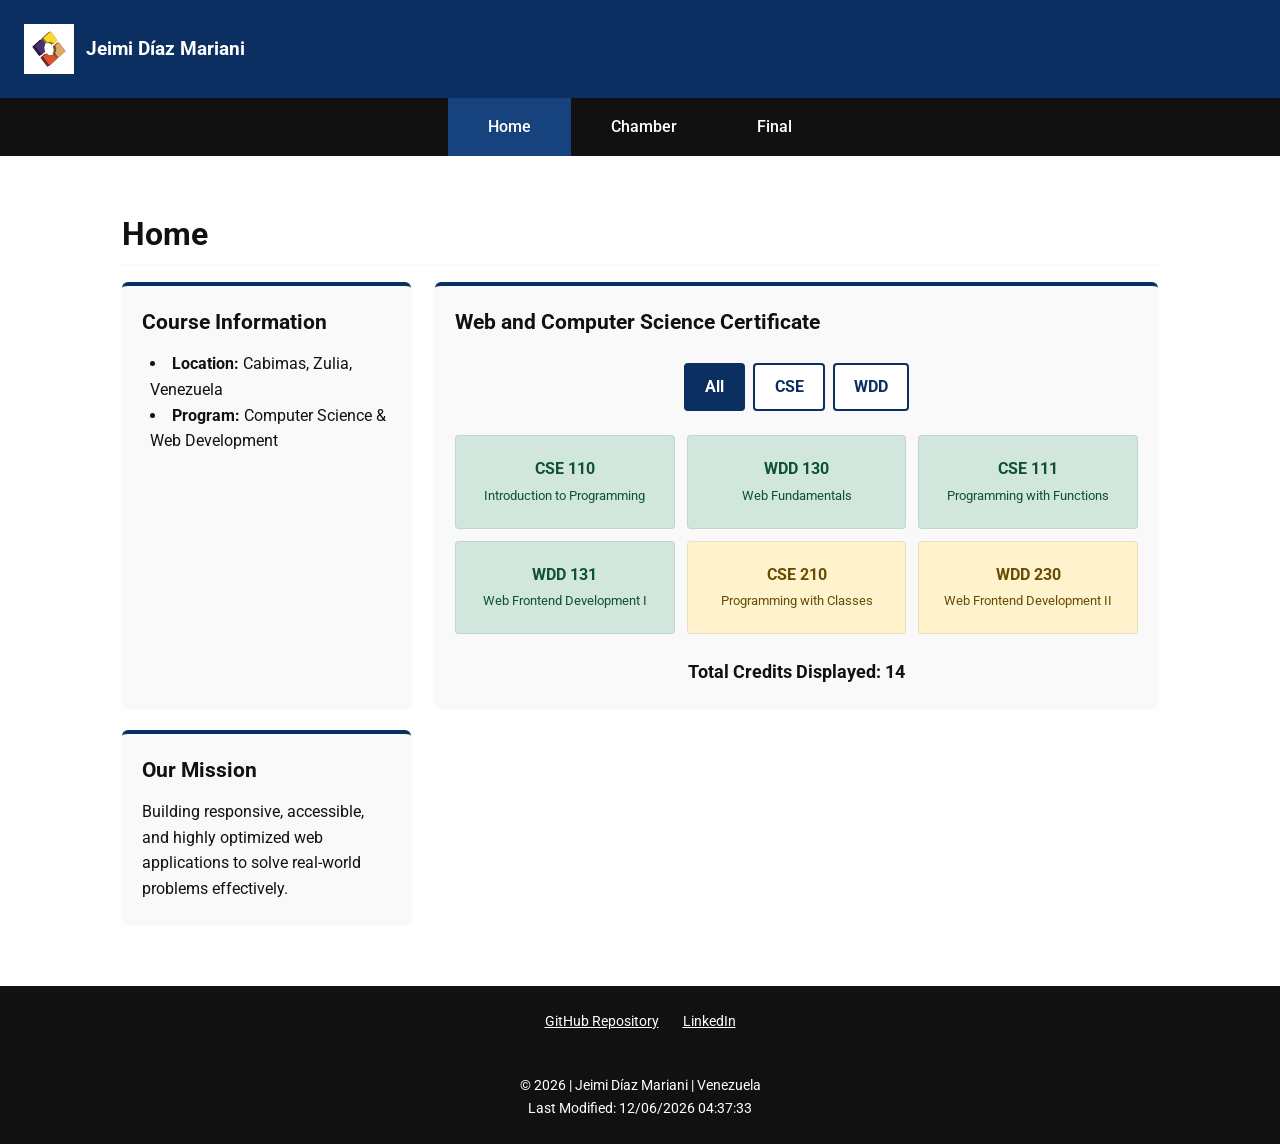
==== index.html @ 7d3e4555 "15" ====
<!DOCTYPE html>
<html lang="en-US">
<head>
    <meta charset="UTF-8">
    <meta name="viewport" content="width=device-width, initial-scale=1.0">
    <title>WDD 231 - Course Home Page</title>
    <meta name="description" content="Course home page for Jeimi Díaz Mariani in WDD 231: Web Frontend Development I. Features dynamic course filtering, responsive layout, and credit tracking.">
    <meta name="author" content="Jeimi Díaz Mariani">
    <link rel="shortcut icon" href="images/favicon.ico">
    <link rel="preconnect" href="https://fonts.googleapis.com">
    <link rel="preconnect" href="https://fonts.gstatic.com" crossorigin>
    <link href="https://fonts.googleapis.com/css2?family=Roboto:wght@400;500;700&display=swap" rel="stylesheet">
    <link rel="stylesheet" href="styles/normalize.css">
    <link rel="stylesheet" href="styles/small.css">
    <link rel="stylesheet" href="styles/larger.css">
    <script defer src="scripts/navigation.js"></script>
    <script defer src="scripts/date.js"></script>
    <script defer src="scripts/course.js"></script>
</head>
<body>

    <header>
        <div class="logo-area">
            <img src="images/logo.svg" alt="Course Site Logo" width="50" height="50">
            <span>Jeimi Díaz Mariani</span>
        </div>
        <button id="menu-toggle" aria-label="Toggle navigation menu">&#9776;</button>
    </header>

    <nav aria-label="Primary Navigation">
        <ul id="nav-menu">
            <li><a href="index.html" class="active">Home</a></li>
            <li><a href="chamber/index.html">Chamber</a></li>
            <li><a href="final/index.html">Final</a></li>
        </ul>
    </nav>

    <main>
        <h1>Home</h1>
        
        <div class="course-grid">
            <section class="card">
                <h2>Course Information</h2>
                <ul>
                    <li><strong>Location:</strong> Cabimas, Zulia, Venezuela</li>
                    <li><strong>Program:</strong> Computer Science & Web Development</li>
                </ul>
            </section>

            <section class="card">
                <h2>Web and Computer Science Certificate</h2>
                <div class="filter-controls">
                    <button id="btn-all" class="filter-btn active-btn" aria-label="Show all courses">All</button>
                    <button id="btn-cse" class="filter-btn" aria-label="Filter courses by CSE">CSE</button>
                    <button id="btn-wdd" class="filter-btn" aria-label="Filter courses by WDD">WDD</button>
                </div>
                <div id="course-list-container" class="courses-container"></div>
                <div class="credits-display">
                    <p>Total Credits Displayed: <span id="total-credits">0</span></p>
                </div>
            </section>

            <section class="card">
                <h2>Our Mission</h2>
                <p>Building responsive, accessible, and highly optimized web applications to solve real-world problems effectively.</p>
            </section>
        </div>
    </main>

    <footer>
        <div class="footer-social">
            <a href="https://github.com/jeimimarilin-hue/wdd231" target="_blank" aria-label="Visit my GitHub Repository">GitHub Repository</a>
            <a href="https://linkedin.com" target="_blank" aria-label="Visit my LinkedIn Profile">LinkedIn</a>
        </div>
        <p>&copy; <span id="currentyear"></span> | Jeimi Díaz Mariani | Venezuela</p>
        <p id="lastModified"></p>
    </footer>

</body>
</html>
---- styles/small.css ----
:root {
    --primary-color: #0b2f61;
    --secondary-color: #16437e;
    --text-color: #111111;
    --light-bg: #f9f9f9;
    --white: #ffffff;
    --completed-bg: #d1e7dd;
    --completed-text: #0f5132;
    --incomplete-bg: #fff3cd;
    --incomplete-text: #664d03;
}

* {
    box-sizing: border-box;
    margin: 0;
    padding: 0;
}

body {
    font-family: 'Roboto', sans-serif;
    color: var(--text-color);
    background-color: var(--white);
    line-height: 1.6;
}

header {
    background-color: var(--primary-color);
    color: var(--white);
    padding: 1rem;
    display: flex;
    justify-content: space-between;
    align-items: center;
}

.logo-area {
    display: flex;
    align-items: center;
    gap: 0.75rem;
}

.logo-area span {
    font-size: 1.2rem;
    font-weight: bold;
}

#menu-toggle {
    background: none;
    color: var(--white);
    border: none;
    font-size: 2rem;
    cursor: pointer;
    min-height: 48px;
    min-width: 48px;
}

nav {
    background-color: #111111;
}

#nav-menu {
    list-style: none;
    display: none;
    flex-direction: column;
}

#nav-menu.show {
    display: flex;
}

#nav-menu li a {
    display: block;
    color: var(--white);
    text-decoration: none;
    padding: 1rem;
    text-align: center;
    font-weight: 500;
    min-height: 48px;
}

#nav-menu li a:hover, 
#nav-menu li a.active {
    background-color: var(--secondary-color);
}

main {
    padding: 1.5rem 1rem;
}

h1 {
    margin-bottom: 1rem;
    border-bottom: 2px solid var(--light-bg);
    padding-bottom: 0.25rem;
}

.course-grid {
    display: grid;
    grid-template-columns: 1fr;
    gap: 1.5rem;
}

.card {
    background-color: var(--light-bg);
    padding: 1.25rem;
    border-radius: 6px;
    border-top: 4px solid var(--primary-color);
    box-shadow: 0 2px 4px rgba(0,0,0,0.05);
}

.card h2 {
    margin-bottom: 0.75rem;
    font-size: 1.3rem;
}

.card ul {
    list-style-position: inside;
    padding-left: 0.5rem;
}

.filter-controls {
    display: flex;
    gap: 0.5rem;
    margin: 1.5rem 0;
    justify-content: center;
}

.filter-btn {
    padding: 0.6rem 1.2rem;
    border: 2px solid var(--primary-color);
    background-color: var(--white);
    color: var(--primary-color);
    cursor: pointer;
    font-weight: bold;
    border-radius: 4px;
    min-width: 48px;
    min-height: 48px;
}

.filter-btn.active-btn {
    background-color: var(--primary-color);
    color: var(--white);
}

.courses-container {
    display: grid;
    grid-template-columns: 1fr;
    gap: 0.75rem;
}

.course-card {
    padding: 1.25rem;
    text-align: center;
    border-radius: 4px;
    background-color: var(--incomplete-bg);
    color: var(--incomplete-text);
    border: 1px solid rgba(0,0,0,0.08);
}

.course-card.completed {
    background-color: var(--completed-bg);
    color: var(--completed-text);
}

.credits-display {
    margin-top: 1.5rem;
    text-align: center;
    font-size: 1.1rem;
    font-weight: bold;
}

footer {
    background-color: #111111;
    color: var(--white);
    text-align: center;
    padding: 1.5rem;
    margin-top: 2rem;
    font-size: 0.9rem;
}

.footer-social {
    display: flex;
    justify-content: center;
    gap: 1.5rem;
    margin-bottom: 1rem;
}

.footer-social a {
    color: var(--white);
    text-decoration: underline;
    min-height: 48px;
}
---- styles/larger.css ----
@media (min-width: 768px) {
    header {
        padding: 1.5rem;
        justify-content: space-between;
    }

    #menu-toggle {
        display: none;
    }

    #nav-menu {
        display: flex;
        flex-direction: row;
        justify-content: center;
    }

    #nav-menu li a {
        padding: 1rem 2.5rem;
    }

    main {
        padding: 2rem;
        max-width: 1100px;
        margin: 0 auto;
    }

    .course-grid {
        grid-template-columns: 1fr 2.5fr;
    }

    .courses-container {
        grid-template-columns: repeat(3, 1fr);
    }
}
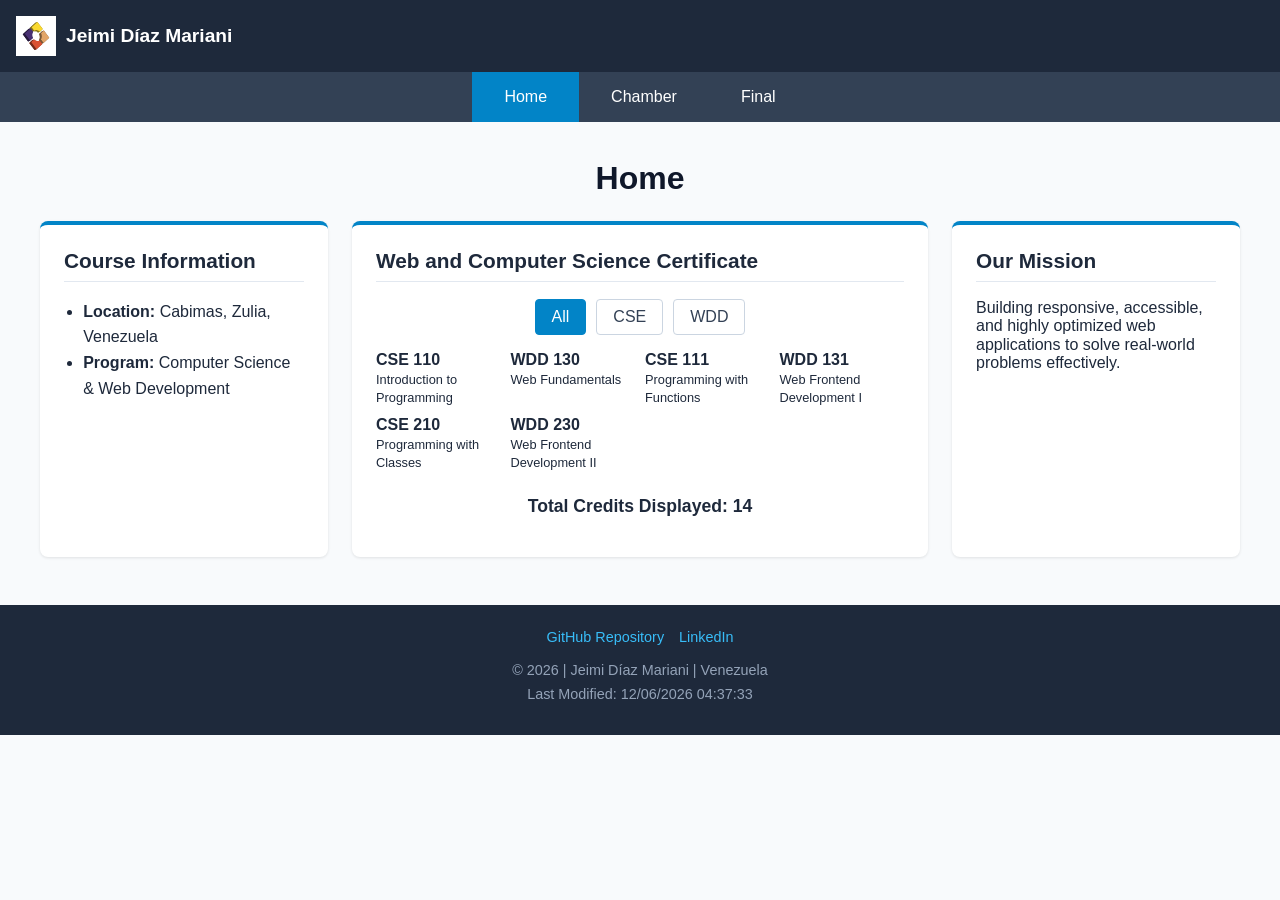
==== commit 0b93f87b: "16" ====
--- a/index.html
+++ b/index.html
@@ -7,9 +7,6 @@
     <meta name="description" content="Course home page for Jeimi Díaz Mariani in WDD 231: Web Frontend Development I. Features dynamic course filtering, responsive layout, and credit tracking.">
     <meta name="author" content="Jeimi Díaz Mariani">
     <link rel="shortcut icon" href="images/favicon.ico">
-    <link rel="preconnect" href="https://fonts.googleapis.com">
-    <link rel="preconnect" href="https://fonts.gstatic.com" crossorigin>
-    <link href="https://fonts.googleapis.com/css2?family=Roboto:wght@400;500;700&display=swap" rel="stylesheet">
     <link rel="stylesheet" href="styles/normalize.css">
     <link rel="stylesheet" href="styles/small.css">
     <link rel="stylesheet" href="styles/larger.css">
--- a/styles/small.css
+++ b/styles/small.css
@@ -1,31 +1,14 @@
-:root {
-    --primary-color: #0b2f61;
-    --secondary-color: #16437e;
-    --text-color: #111111;
-    --light-bg: #f9f9f9;
-    --white: #ffffff;
-    --completed-bg: #d1e7dd;
-    --completed-text: #0f5132;
-    --incomplete-bg: #fff3cd;
-    --incomplete-text: #664d03;
-}
-
-* {
-    box-sizing: border-box;
+body {
+    font-family: -apple-system, BlinkMacSystemFont, "Segoe UI", Roboto, Helvetica, Arial, sans-serif;
     margin: 0;
     padding: 0;
-}
-
-body {
-    font-family: 'Roboto', sans-serif;
-    color: var(--text-color);
-    background-color: var(--white);
-    line-height: 1.6;
+    background-color: #f8fafc;
+    color: #1e293b;
 }
 
 header {
-    background-color: var(--primary-color);
-    color: var(--white);
+    background-color: #1e293b;
+    color: #ffffff;
     padding: 1rem;
     display: flex;
     justify-content: space-between;
@@ -35,61 +18,66 @@
 .logo-area {
     display: flex;
     align-items: center;
-    gap: 0.75rem;
+    gap: 10px;
+}
+
+.logo-area img {
+    width: 40px;
+    height: 40px;
 }
 
 .logo-area span {
     font-size: 1.2rem;
-    font-weight: bold;
+    font-weight: 700;
 }
 
 #menu-toggle {
     background: none;
-    color: var(--white);
     border: none;
-    font-size: 2rem;
+    color: #ffffff;
+    font-size: 1.8rem;
     cursor: pointer;
-    min-height: 48px;
-    min-width: 48px;
 }
 
 nav {
-    background-color: #111111;
+    background-color: #334155;
 }
 
-#nav-menu {
+nav ul {
     list-style: none;
+    margin: 0;
+    padding: 0;
     display: none;
     flex-direction: column;
 }
 
-#nav-menu.show {
+nav ul.show {
     display: flex;
 }
 
-#nav-menu li a {
+nav ul li a {
     display: block;
-    color: var(--white);
+    padding: 0.8rem 1rem;
+    color: #ffffff;
     text-decoration: none;
-    padding: 1rem;
     text-align: center;
-    font-weight: 500;
-    min-height: 48px;
+    border-bottom: 1px solid #475569;
 }
 
-#nav-menu li a:hover, 
-#nav-menu li a.active {
-    background-color: var(--secondary-color);
+nav ul li a:hover, nav ul li a.active {
+    background-color: #0284c7;
 }
 
 main {
-    padding: 1.5rem 1rem;
+    padding: 1rem;
+    max-width: 1200px;
+    margin: 0 auto;
 }
 
 h1 {
-    margin-bottom: 1rem;
-    border-bottom: 2px solid var(--light-bg);
-    padding-bottom: 0.25rem;
+    text-align: center;
+    color: #0f172a;
+    margin-bottom: 1.5rem;
 }
 
 .course-grid {
@@ -99,79 +87,89 @@
 }
 
 .card {
-    background-color: var(--light-bg);
-    padding: 1.25rem;
-    border-radius: 6px;
-    border-top: 4px solid var(--primary-color);
-    box-shadow: 0 2px 4px rgba(0,0,0,0.05);
+    background: #ffffff;
+    padding: 1.5rem;
+    border-radius: 8px;
+    box-shadow: 0 1px 3px rgba(0,0,0,0.1);
+    border-top: 4px solid #0284c7;
 }
 
 .card h2 {
-    margin-bottom: 0.75rem;
+    margin-top: 0;
+    color: #1e293b;
     font-size: 1.3rem;
+    border-bottom: 1px solid #e2e8f0;
+    padding-bottom: 0.5rem;
 }
 
 .card ul {
-    list-style-position: inside;
-    padding-left: 0.5rem;
+    padding-left: 1.2rem;
+    line-height: 1.6;
 }
 
 .filter-controls {
     display: flex;
-    gap: 0.5rem;
-    margin: 1.5rem 0;
     justify-content: center;
+    gap: 10px;
+    margin: 1rem 0;
 }
 
 .filter-btn {
-    padding: 0.6rem 1.2rem;
-    border: 2px solid var(--primary-color);
-    background-color: var(--white);
-    color: var(--primary-color);
+    padding: 0.5rem 1rem;
+    border: 1px solid #cbd5e1;
+    background-color: #ffffff;
+    color: #334155;
+    border-radius: 4px;
     cursor: pointer;
-    font-weight: bold;
-    border-radius: 4px;
-    min-width: 48px;
-    min-height: 48px;
+    font-weight: 500;
+    transition: all 0.2s;
 }
 
-.filter-btn.active-btn {
-    background-color: var(--primary-color);
-    color: var(--white);
+.filter-btn:hover {
+    background-color: #f1f5f9;
+}
+
+.active-btn {
+    background-color: #0284c7;
+    color: #ffffff;
+    border-color: #0284c7;
 }
 
 .courses-container {
     display: grid;
-    grid-template-columns: 1fr;
-    gap: 0.75rem;
+    grid-template-columns: repeat(auto-fit, minmax(100px, 1fr));
+    gap: 10px;
+    margin-top: 1rem;
 }
 
-.course-card {
-    padding: 1.25rem;
+.course-badge {
+    padding: 0.75rem;
     text-align: center;
+    background-color: #e2e8f0;
     border-radius: 4px;
-    background-color: var(--incomplete-bg);
-    color: var(--incomplete-text);
-    border: 1px solid rgba(0,0,0,0.08);
+    font-weight: bold;
+    font-size: 0.9rem;
+    border: 1px solid #cbd5e1;
 }
 
-.course-card.completed {
-    background-color: var(--completed-bg);
-    color: var(--completed-text);
+.course-badge.completed {
+    background-color: #bae6fd;
+    border-color: #7dd3fc;
+    color: #0369a1;
 }
 
 .credits-display {
+    text-align: center;
     margin-top: 1.5rem;
-    text-align: center;
+    font-weight: bold;
     font-size: 1.1rem;
-    font-weight: bold;
 }
 
 footer {
-    background-color: #111111;
-    color: var(--white);
+    background-color: #1e293b;
+    color: #94a3b8;
     text-align: center;
-    padding: 1.5rem;
+    padding: 1.5rem 1rem;
     margin-top: 2rem;
     font-size: 0.9rem;
 }
@@ -179,12 +177,19 @@
 .footer-social {
     display: flex;
     justify-content: center;
-    gap: 1.5rem;
+    gap: 15px;
     margin-bottom: 1rem;
 }
 
 .footer-social a {
-    color: var(--white);
+    color: #38bdf8;
+    text-decoration: none;
+}
+
+.footer-social a:hover {
     text-decoration: underline;
-    min-height: 48px;
+}
+
+footer p {
+    margin: 0.5rem 0;
 }
--- a/styles/larger.css
+++ b/styles/larger.css
@@ -1,34 +1,34 @@
 @media (min-width: 768px) {
-    header {
-        padding: 1.5rem;
-        justify-content: space-between;
-    }
-
     #menu-toggle {
         display: none;
     }
 
-    #nav-menu {
+    nav ul {
         display: flex;
         flex-direction: row;
         justify-content: center;
     }
 
-    #nav-menu li a {
-        padding: 1rem 2.5rem;
-    }
-
-    main {
-        padding: 2rem;
-        max-width: 1100px;
-        margin: 0 auto;
+    nav ul li a {
+        border-bottom: none;
+        padding: 1rem 2rem;
     }
 
     .course-grid {
-        grid-template-columns: 1fr 2.5fr;
+        grid-template-columns: repeat(2, 1fr);
     }
 
-    .courses-container {
-        grid-template-columns: repeat(3, 1fr);
+    .card:nth-child(3) {
+        grid-column: span 2;
+    }
+}
+
+@media (min-width: 1024px) {
+    .course-grid {
+        grid-template-columns: 1fr 2fr 1fr;
+    }
+
+    .card:nth-child(3) {
+        grid-column: span 1;
     }
 }
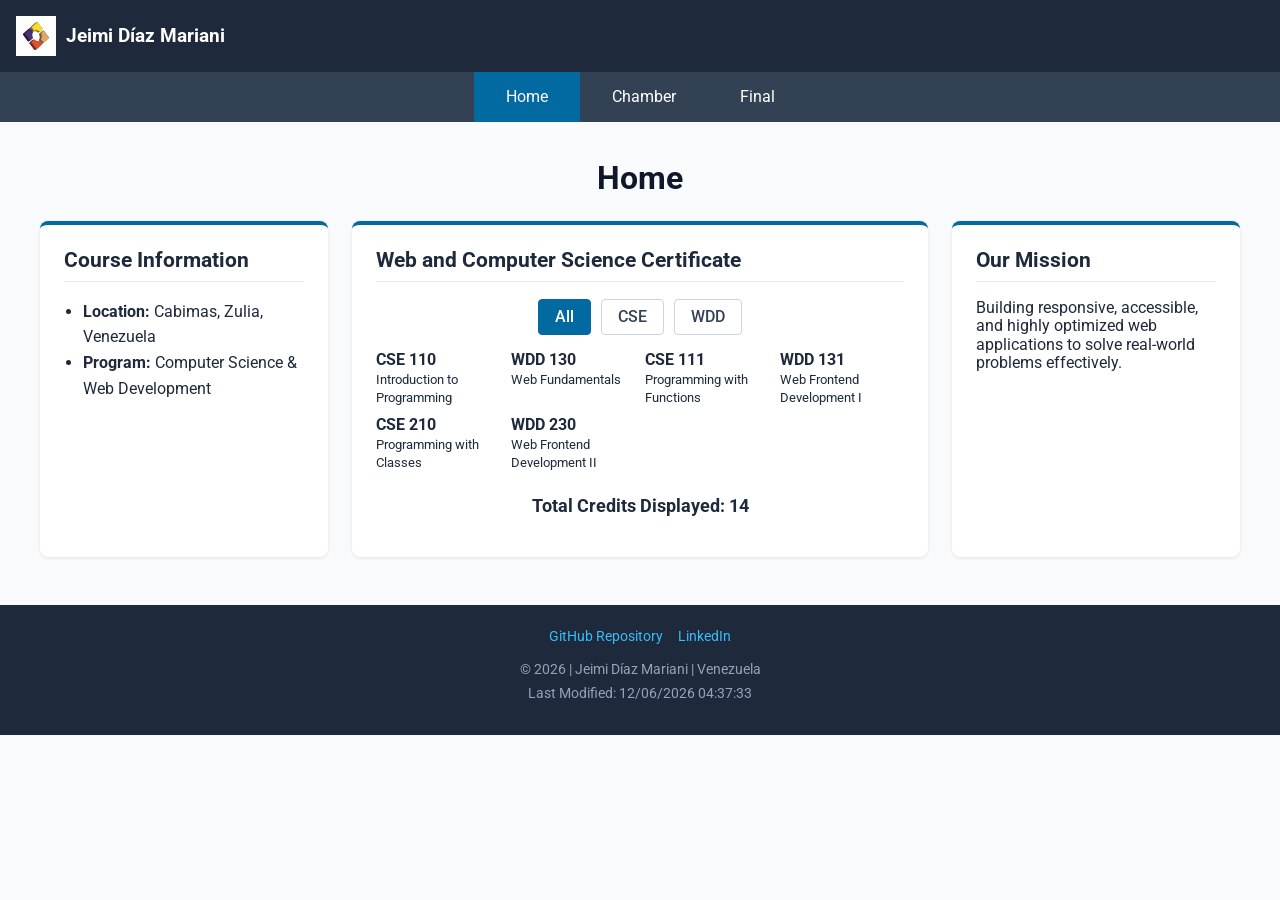
==== commit 1f1c611d: "17" ====
--- a/index.html
+++ b/index.html
@@ -7,6 +7,9 @@
     <meta name="description" content="Course home page for Jeimi Díaz Mariani in WDD 231: Web Frontend Development I. Features dynamic course filtering, responsive layout, and credit tracking.">
     <meta name="author" content="Jeimi Díaz Mariani">
     <link rel="shortcut icon" href="images/favicon.ico">
+    <link rel="preconnect" href="https://fonts.googleapis.com">
+    <link rel="preconnect" href="https://fonts.gstatic.com" crossorigin>
+    <link href="https://fonts.googleapis.com/css2?family=Roboto:wght@400;500;700&display=swap" rel="stylesheet">
     <link rel="stylesheet" href="styles/normalize.css">
     <link rel="stylesheet" href="styles/small.css">
     <link rel="stylesheet" href="styles/larger.css">
--- a/styles/small.css
+++ b/styles/small.css
@@ -1,5 +1,5 @@
 body {
-    font-family: -apple-system, BlinkMacSystemFont, "Segoe UI", Roboto, Helvetica, Arial, sans-serif;
+    font-family: 'Roboto', -apple-system, BlinkMacSystemFont, sans-serif;
     margin: 0;
     padding: 0;
     background-color: #f8fafc;
@@ -65,7 +65,7 @@
 }
 
 nav ul li a:hover, nav ul li a.active {
-    background-color: #0284c7;
+    background-color: #0369a1;
 }
 
 main {
@@ -91,7 +91,7 @@
     padding: 1.5rem;
     border-radius: 8px;
     box-shadow: 0 1px 3px rgba(0,0,0,0.1);
-    border-top: 4px solid #0284c7;
+    border-top: 4px solid #0369a1;
 }
 
 .card h2 {
@@ -130,9 +130,9 @@
 }
 
 .active-btn {
-    background-color: #0284c7;
+    background-color: #0369a1;
     color: #ffffff;
-    border-color: #0284c7;
+    border-color: #0369a1;
 }
 
 .courses-container {
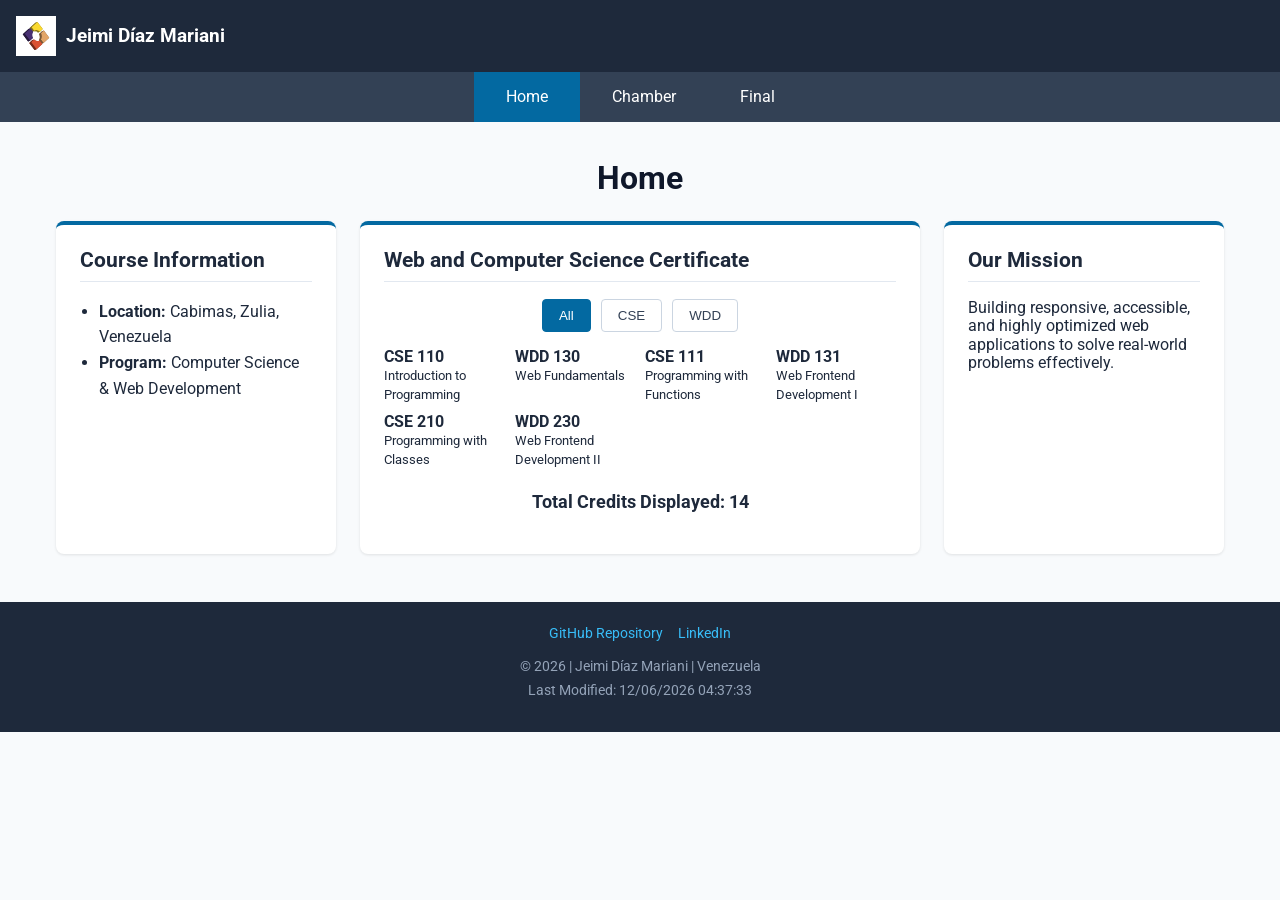
==== commit cf26c2cb: "18" ====
--- a/index.html
+++ b/index.html
@@ -1,18 +1,21 @@
+<!DOCTYPE html>
+<html lang="en-US">
 <!DOCTYPE html>
 <html lang="en-US">
 <head>
     <meta charset="UTF-8">
     <meta name="viewport" content="width=device-width, initial-scale=1.0">
     <title>WDD 231 - Course Home Page</title>
-    <meta name="description" content="Course home page for Jeimi Díaz Mariani in WDD 231: Web Frontend Development I. Features dynamic course filtering, responsive layout, and credit tracking.">
+    <meta name="description" content="Course home page of Jeimi Díaz Mariani in WDD 231: Web Frontend Development I. Features dynamic course filtering, responsive layout, and credit tracking.">
     <meta name="author" content="Jeimi Díaz Mariani">
-    <link rel="shortcut icon" href="images/favicon.ico">
+    <link rel="shortcut icon" href="images/logo.svg">
+    
     <link rel="preconnect" href="https://fonts.googleapis.com">
     <link rel="preconnect" href="https://fonts.gstatic.com" crossorigin>
-    <link href="https://fonts.googleapis.com/css2?family=Roboto:wght@400;500;700&display=swap" rel="stylesheet">
-    <link rel="stylesheet" href="styles/normalize.css">
+    <link rel="stylesheet" href="https://fonts.googleapis.com/css2?family=Roboto:wght@400;500;700&display=swap" media="print" onload="this.media='all'">
+    
     <link rel="stylesheet" href="styles/small.css">
-    <link rel="stylesheet" href="styles/larger.css">
+    
     <script defer src="scripts/navigation.js"></script>
     <script defer src="scripts/date.js"></script>
     <script defer src="scripts/course.js"></script>
--- a/styles/small.css
+++ b/styles/small.css
@@ -1,3 +1,11 @@
+html {
+    line-height: 1.15;
+    -webkit-text-size-adjust: 100%;
+    box-sizing: border-box;
+}
+*, *:before, *:after {
+    box-sizing: inherit;
+}
 body {
     font-family: 'Roboto', -apple-system, BlinkMacSystemFont, sans-serif;
     margin: 0;
@@ -5,6 +13,9 @@
     background-color: #f8fafc;
     color: #1e293b;
 }
+main { display: block; }
+h1 { font-size: 2em; margin: 0.67em 0; }
+img { border-style: none; max-width: 100%; height: auto; }
 
 header {
     background-color: #1e293b;
@@ -14,23 +25,19 @@
     justify-content: space-between;
     align-items: center;
 }
-
 .logo-area {
     display: flex;
     align-items: center;
     gap: 10px;
 }
-
 .logo-area img {
     width: 40px;
     height: 40px;
 }
-
 .logo-area span {
     font-size: 1.2rem;
     font-weight: 700;
 }
-
 #menu-toggle {
     background: none;
     border: none;
@@ -38,11 +45,9 @@
     font-size: 1.8rem;
     cursor: pointer;
 }
-
 nav {
     background-color: #334155;
 }
-
 nav ul {
     list-style: none;
     margin: 0;
@@ -50,11 +55,9 @@
     display: none;
     flex-direction: column;
 }
-
 nav ul.show {
     display: flex;
 }
-
 nav ul li a {
     display: block;
     padding: 0.8rem 1rem;
@@ -63,29 +66,24 @@
     text-align: center;
     border-bottom: 1px solid #475569;
 }
-
 nav ul li a:hover, nav ul li a.active {
     background-color: #0369a1;
 }
-
 main {
     padding: 1rem;
     max-width: 1200px;
     margin: 0 auto;
 }
-
 h1 {
     text-align: center;
     color: #0f172a;
     margin-bottom: 1.5rem;
 }
-
 .course-grid {
     display: grid;
     grid-template-columns: 1fr;
     gap: 1.5rem;
 }
-
 .card {
     background: #ffffff;
     padding: 1.5rem;
@@ -93,7 +91,6 @@
     box-shadow: 0 1px 3px rgba(0,0,0,0.1);
     border-top: 4px solid #0369a1;
 }
-
 .card h2 {
     margin-top: 0;
     color: #1e293b;
@@ -101,19 +98,16 @@
     border-bottom: 1px solid #e2e8f0;
     padding-bottom: 0.5rem;
 }
-
 .card ul {
     padding-left: 1.2rem;
     line-height: 1.6;
 }
-
 .filter-controls {
     display: flex;
     justify-content: center;
     gap: 10px;
     margin: 1rem 0;
 }
-
 .filter-btn {
     padding: 0.5rem 1rem;
     border: 1px solid #cbd5e1;
@@ -124,24 +118,20 @@
     font-weight: 500;
     transition: all 0.2s;
 }
-
 .filter-btn:hover {
     background-color: #f1f5f9;
 }
-
 .active-btn {
     background-color: #0369a1;
     color: #ffffff;
     border-color: #0369a1;
 }
-
 .courses-container {
     display: grid;
     grid-template-columns: repeat(auto-fit, minmax(100px, 1fr));
     gap: 10px;
     margin-top: 1rem;
 }
-
 .course-badge {
     padding: 0.75rem;
     text-align: center;
@@ -151,20 +141,17 @@
     font-size: 0.9rem;
     border: 1px solid #cbd5e1;
 }
-
 .course-badge.completed {
     background-color: #bae6fd;
     border-color: #7dd3fc;
     color: #0369a1;
 }
-
 .credits-display {
     text-align: center;
     margin-top: 1.5rem;
     font-weight: bold;
     font-size: 1.1rem;
 }
-
 footer {
     background-color: #1e293b;
     color: #94a3b8;
@@ -173,23 +160,29 @@
     margin-top: 2rem;
     font-size: 0.9rem;
 }
-
 .footer-social {
     display: flex;
     justify-content: center;
     gap: 15px;
     margin-bottom: 1rem;
 }
-
 .footer-social a {
     color: #38bdf8;
     text-decoration: none;
 }
-
 .footer-social a:hover {
     text-decoration: underline;
 }
+footer p { margin: 0.5rem 0; }
 
-footer p {
-    margin: 0.5rem 0;
+@media (min-width: 768px) {
+    #menu-toggle { display: none; }
+    nav ul { display: flex; flex-direction: row; justify-content: center; }
+    nav ul li a { border-bottom: none; padding: 1rem 2rem; }
+    .course-grid { grid-template-columns: repeat(2, 1fr); }
+    .card:nth-child(3) { grid-column: span 2; }
+}
+@media (min-width: 1024px) {
+    .course-grid { grid-template-columns: 1fr 2fr 1fr; }
+    .card:nth-child(3) { grid-column: span 1; }
 }
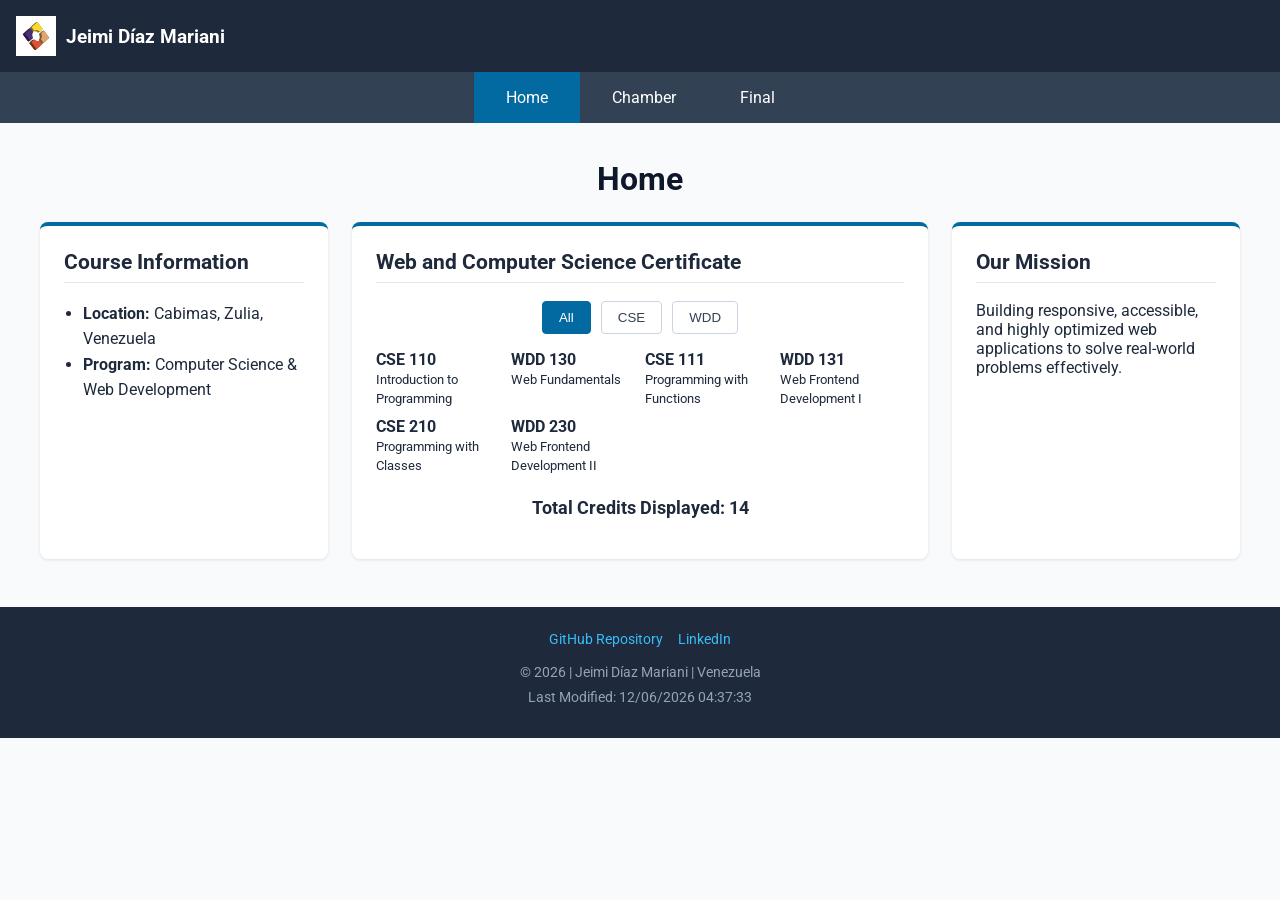
==== commit 5125a938: "21" ====
--- a/index.html
+++ b/index.html
@@ -1,20 +1,19 @@
-<!DOCTYPE html>
-<html lang="en-US">
 <!DOCTYPE html>
 <html lang="en-US">
 <head>
     <meta charset="UTF-8">
     <meta name="viewport" content="width=device-width, initial-scale=1.0">
     <title>WDD 231 - Course Home Page</title>
-    <meta name="description" content="Course home page of Jeimi Díaz Mariani in WDD 231: Web Frontend Development I. Features dynamic course filtering, responsive layout, and credit tracking.">
+    <meta name="description" content="Course home page for Jeimi Díaz Mariani in WDD 231: Web Frontend Development I. Features dynamic course filtering, responsive layout, and credit tracking.">
     <meta name="author" content="Jeimi Díaz Mariani">
-    <link rel="shortcut icon" href="images/logo.svg">
+    <link rel="shortcut icon" href="images/favicon.ico">
     
     <link rel="preconnect" href="https://fonts.googleapis.com">
     <link rel="preconnect" href="https://fonts.gstatic.com" crossorigin>
-    <link rel="stylesheet" href="https://fonts.googleapis.com/css2?family=Roboto:wght@400;500;700&display=swap" media="print" onload="this.media='all'">
+    <link href="https://fonts.googleapis.com/css2?family=Roboto:wght@400;500;700&display=swap" rel="stylesheet">
     
     <link rel="stylesheet" href="styles/small.css">
+    <link rel="stylesheet" href="styles/larger.css">
     
     <script defer src="scripts/navigation.js"></script>
     <script defer src="scripts/date.js"></script>
--- a/styles/small.css
+++ b/styles/small.css
@@ -1,11 +1,3 @@
-html {
-    line-height: 1.15;
-    -webkit-text-size-adjust: 100%;
-    box-sizing: border-box;
-}
-*, *:before, *:after {
-    box-sizing: inherit;
-}
 body {
     font-family: 'Roboto', -apple-system, BlinkMacSystemFont, sans-serif;
     margin: 0;
@@ -13,9 +5,27 @@
     background-color: #f8fafc;
     color: #1e293b;
 }
-main { display: block; }
-h1 { font-size: 2em; margin: 0.67em 0; }
-img { border-style: none; max-width: 100%; height: auto; }
+
+main { 
+    display: block; 
+    padding: 1rem;
+    max-width: 1200px;
+    margin: 0 auto;
+}
+
+h1 { 
+    font-size: 2rem; 
+    margin: 0.67em 0; 
+    text-align: center;
+    color: #0f172a;
+    margin-bottom: 1.5rem;
+}
+
+img { 
+    border-style: none; 
+    max-width: 100%; 
+    height: auto; 
+}
 
 header {
     background-color: #1e293b;
@@ -25,19 +35,23 @@
     justify-content: space-between;
     align-items: center;
 }
+
 .logo-area {
     display: flex;
     align-items: center;
     gap: 10px;
 }
+
 .logo-area img {
     width: 40px;
     height: 40px;
 }
+
 .logo-area span {
     font-size: 1.2rem;
     font-weight: 700;
 }
+
 #menu-toggle {
     background: none;
     border: none;
@@ -45,9 +59,11 @@
     font-size: 1.8rem;
     cursor: pointer;
 }
+
 nav {
     background-color: #334155;
 }
+
 nav ul {
     list-style: none;
     margin: 0;
@@ -55,9 +71,11 @@
     display: none;
     flex-direction: column;
 }
+
 nav ul.show {
     display: flex;
 }
+
 nav ul li a {
     display: block;
     padding: 0.8rem 1rem;
@@ -66,24 +84,17 @@
     text-align: center;
     border-bottom: 1px solid #475569;
 }
+
 nav ul li a:hover, nav ul li a.active {
     background-color: #0369a1;
 }
-main {
-    padding: 1rem;
-    max-width: 1200px;
-    margin: 0 auto;
-}
-h1 {
-    text-align: center;
-    color: #0f172a;
-    margin-bottom: 1.5rem;
-}
+
 .course-grid {
     display: grid;
     grid-template-columns: 1fr;
     gap: 1.5rem;
 }
+
 .card {
     background: #ffffff;
     padding: 1.5rem;
@@ -91,6 +102,7 @@
     box-shadow: 0 1px 3px rgba(0,0,0,0.1);
     border-top: 4px solid #0369a1;
 }
+
 .card h2 {
     margin-top: 0;
     color: #1e293b;
@@ -98,16 +110,19 @@
     border-bottom: 1px solid #e2e8f0;
     padding-bottom: 0.5rem;
 }
+
 .card ul {
     padding-left: 1.2rem;
     line-height: 1.6;
 }
+
 .filter-controls {
     display: flex;
     justify-content: center;
     gap: 10px;
     margin: 1rem 0;
 }
+
 .filter-btn {
     padding: 0.5rem 1rem;
     border: 1px solid #cbd5e1;
@@ -118,20 +133,24 @@
     font-weight: 500;
     transition: all 0.2s;
 }
+
 .filter-btn:hover {
     background-color: #f1f5f9;
 }
+
 .active-btn {
     background-color: #0369a1;
     color: #ffffff;
     border-color: #0369a1;
 }
+
 .courses-container {
     display: grid;
     grid-template-columns: repeat(auto-fit, minmax(100px, 1fr));
     gap: 10px;
     margin-top: 1rem;
 }
+
 .course-badge {
     padding: 0.75rem;
     text-align: center;
@@ -141,17 +160,20 @@
     font-size: 0.9rem;
     border: 1px solid #cbd5e1;
 }
+
 .course-badge.completed {
     background-color: #bae6fd;
     border-color: #7dd3fc;
     color: #0369a1;
 }
+
 .credits-display {
     text-align: center;
     margin-top: 1.5rem;
     font-weight: bold;
     font-size: 1.1rem;
 }
+
 footer {
     background-color: #1e293b;
     color: #94a3b8;
@@ -160,29 +182,23 @@
     margin-top: 2rem;
     font-size: 0.9rem;
 }
+
 .footer-social {
     display: flex;
     justify-content: center;
     gap: 15px;
     margin-bottom: 1rem;
 }
+
 .footer-social a {
     color: #38bdf8;
     text-decoration: none;
 }
+
 .footer-social a:hover {
     text-decoration: underline;
 }
-footer p { margin: 0.5rem 0; }
-
-@media (min-width: 768px) {
-    #menu-toggle { display: none; }
-    nav ul { display: flex; flex-direction: row; justify-content: center; }
-    nav ul li a { border-bottom: none; padding: 1rem 2rem; }
-    .course-grid { grid-template-columns: repeat(2, 1fr); }
-    .card:nth-child(3) { grid-column: span 2; }
-}
-@media (min-width: 1024px) {
-    .course-grid { grid-template-columns: 1fr 2fr 1fr; }
-    .card:nth-child(3) { grid-column: span 1; }
+
+footer p { 
+    margin: 0.5rem 0; 
 }
--- a/styles/larger.css
+++ b/styles/larger.css
@@ -0,0 +1,29 @@
+@media (min-width: 768px) {
+    #menu-toggle { 
+        display: none; 
+    }
+    nav ul { 
+        display: flex; 
+        flex-direction: row; 
+        justify-content: center; 
+    }
+    nav ul li a { 
+        border-bottom: none; 
+        padding: 1rem 2rem; 
+    }
+    .course-grid { 
+        grid-template-columns: repeat(2, 1fr); 
+    }
+    .card:nth-child(3) { 
+        grid-column: span 2; 
+    }
+}
+
+@media (min-width: 1024px) {
+    .course-grid { 
+        grid-template-columns: 1fr 2fr 1fr; 
+    }
+    .card:nth-child(3) { 
+        grid-column: span 1; 
+    }
+}
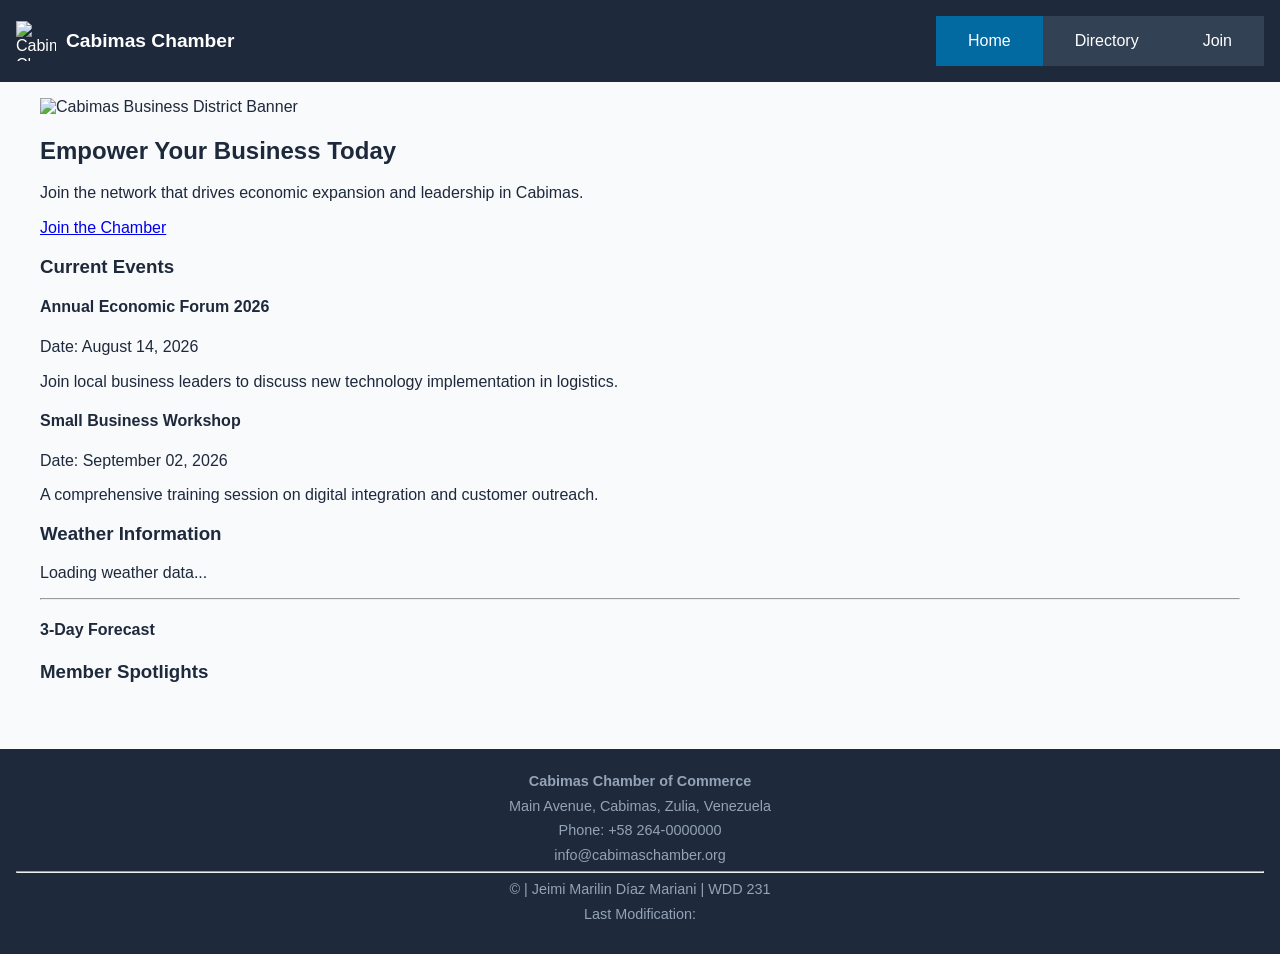
==== commit e333984e: "41" ====
--- a/index.html
+++ b/index.html
@@ -1,81 +1,105 @@
 <!DOCTYPE html>
-<html lang="en-US">
+<html lang="en">
 <head>
     <meta charset="UTF-8">
     <meta name="viewport" content="width=device-width, initial-scale=1.0">
-    <title>WDD 231 - Course Home Page</title>
-    <meta name="description" content="Course home page for Jeimi Díaz Mariani in WDD 231: Web Frontend Development I. Features dynamic course filtering, responsive layout, and credit tracking.">
-    <meta name="author" content="Jeimi Díaz Mariani">
-    <link rel="shortcut icon" href="images/favicon.ico">
+    <title>Cabimas Chamber of Commerce - Home</title>
+    <meta name="description" content="Welcome to the Cabimas Chamber of Commerce. Growing businesses and supporting the local community.">
+    <meta name="author" content="Jeimi Marilin Díaz Mariani">
+    <link rel="icon" href="favicon.ico" type="image/x-icon">
     
-    <link rel="preconnect" href="https://fonts.googleapis.com">
+    <link rel="preconnect" href="https://fonts.googleapis.com" crossorigin>
     <link rel="preconnect" href="https://fonts.gstatic.com" crossorigin>
-    <link href="https://fonts.googleapis.com/css2?family=Roboto:wght@400;500;700&display=swap" rel="stylesheet">
     
+    <link rel="stylesheet" href="styles/normalize.css">
     <link rel="stylesheet" href="styles/small.css">
-    <link rel="stylesheet" href="styles/larger.css">
+    <link rel="stylesheet" href="styles/larger.css" media="screen and (min-width: 48rem)">
     
-    <script defer src="scripts/navigation.js"></script>
-    <script defer src="scripts/date.js"></script>
-    <script defer src="scripts/course.js"></script>
+    <link href="https://fonts.googleapis.com/css2?family=Montserrat:wght@400;700&display=swap" rel="stylesheet">
+    
+    <meta property="og:title" content="Cabimas Chamber of Commerce - Home">
+    <meta property="og:type" content="website">
+    <meta property="og:image" content="https://jeimimarilin-hue.github.io/wdd231/chamber/images/share-image.webp">
+    <meta property="og:url" content="https://jeimimarilin-hue.github.io/wdd231/chamber/index.html">
+    <meta property="og:description" content="Welcome to the Cabimas Chamber of Commerce. Growing businesses and supporting the local community.">
+    
+    <script src="scripts/home.js" defer></script>
 </head>
 <body>
 
     <header>
         <div class="logo-area">
-            <img src="images/logo.svg" alt="Course Site Logo" width="50" height="50">
-            <span>Jeimi Díaz Mariani</span>
+            <img src="images/icon10.webp" alt="Cabimas Chamber Logo" width="40" height="40" fetchpriority="high">
+            <span>Cabimas Chamber</span>
         </div>
-        <button id="menu-toggle" aria-label="Toggle navigation menu">&#9776;</button>
+        <button id="menu-toggle" aria-label="Toggle Menu">&#9776;</button>
+        <nav id="nav-container">
+            <ul id="nav-menu">
+                <li><a href="index.html" class="active">Home</a></li>
+                <li><a href="directory.html">Directory</a></li>
+                <li><a href="join.html">Join</a></li>
+            </ul>
+        </nav>
     </header>
 
-    <nav aria-label="Primary Navigation">
-        <ul id="nav-menu">
-            <li><a href="index.html" class="active">Home</a></li>
-            <li><a href="chamber/index.html">Chamber</a></li>
-            <li><a href="final/index.html">Final</a></li>
-        </ul>
-    </nav>
+    <main class="home-main">
+        <section class="hero-wrapper">
+            <img src="images/building1.webp" alt="Cabimas Business District Banner" class="hero-image" width="1200" height="450" fetchpriority="high">
+            <div class="cta-box">
+                <h2>Empower Your Business Today</h2>
+                <p>Join the network that drives economic expansion and leadership in Cabimas.</p>
+                <a href="join.html" class="cta-button">Join the Chamber</a>
+            </div>
+        </section>
 
-    <main>
-        <h1>Home</h1>
-        
-        <div class="course-grid">
-            <section class="card">
-                <h2>Course Information</h2>
-                <ul>
-                    <li><strong>Location:</strong> Cabimas, Zulia, Venezuela</li>
-                    <li><strong>Program:</strong> Computer Science & Web Development</li>
-                </ul>
-            </section>
-
-            <section class="card">
-                <h2>Web and Computer Science Certificate</h2>
-                <div class="filter-controls">
-                    <button id="btn-all" class="filter-btn active-btn" aria-label="Show all courses">All</button>
-                    <button id="btn-cse" class="filter-btn" aria-label="Filter courses by CSE">CSE</button>
-                    <button id="btn-wdd" class="filter-btn" aria-label="Filter courses by WDD">WDD</button>
+        <div class="home-grid">
+            <section class="home-card status-card">
+                <h3>Current Events</h3>
+                <div class="event-item">
+                    <h4>Annual Economic Forum 2026</h4>
+                    <p>Date: August 14, 2026</p>
+                    <p>Join local business leaders to discuss new technology implementation in logistics.</p>
                 </div>
-                <div id="course-list-container" class="courses-container"></div>
-                <div class="credits-display">
-                    <p>Total Credits Displayed: <span id="total-credits">0</span></p>
+                <div class="event-item">
+                    <h4>Small Business Workshop</h4>
+                    <p>Date: September 02, 2026</p>
+                    <p>A comprehensive training session on digital integration and customer outreach.</p>
                 </div>
             </section>
 
-            <section class="card">
-                <h2>Our Mission</h2>
-                <p>Building responsive, accessible, and highly optimized web applications to solve real-world problems effectively.</p>
+            <section class="home-card weather-card">
+                <h3>Weather Information</h3>
+                <div id="weather-current">
+                    <p>Loading weather data...</p>
+                </div>
+                <hr class="card-divider">
+                <h4>3-Day Forecast</h4>
+                <div id="weather-forecast"></div>
             </section>
         </div>
+
+        <section class="spotlight-section">
+            <h3>Member Spotlights</h3>
+            <div id="spotlight-container"></div>
+        </section>
     </main>
 
     <footer>
-        <div class="footer-social">
-            <a href="https://github.com/jeimimarilin-hue/wdd231" target="_blank" aria-label="Visit my GitHub Repository">GitHub Repository</a>
-            <a href="https://linkedin.com" target="_blank" aria-label="Visit my LinkedIn Profile">LinkedIn</a>
+        <div class="footer-info">
+            <div>
+                <strong>Cabimas Chamber of Commerce</strong>
+                <p>Main Avenue, Cabimas, Zulia, Venezuela</p>
+            </div>
+            <div>
+                <p>Phone: +58 264-0000000</p>
+                <p>info@cabimaschamber.org</p>
+            </div>
         </div>
-        <p>&copy; <span id="currentyear"></span> | Jeimi Díaz Mariani | Venezuela</p>
-        <p id="lastModified"></p>
+        <hr>
+        <div class="footer-meta">
+            <p>&copy; <span id="current-year"></span> | Jeimi Marilin Díaz Mariani | WDD 231</p>
+            <p>Last Modification: <span id="last-modified"></span></p>
+        </div>
     </footer>
 
 </body>
